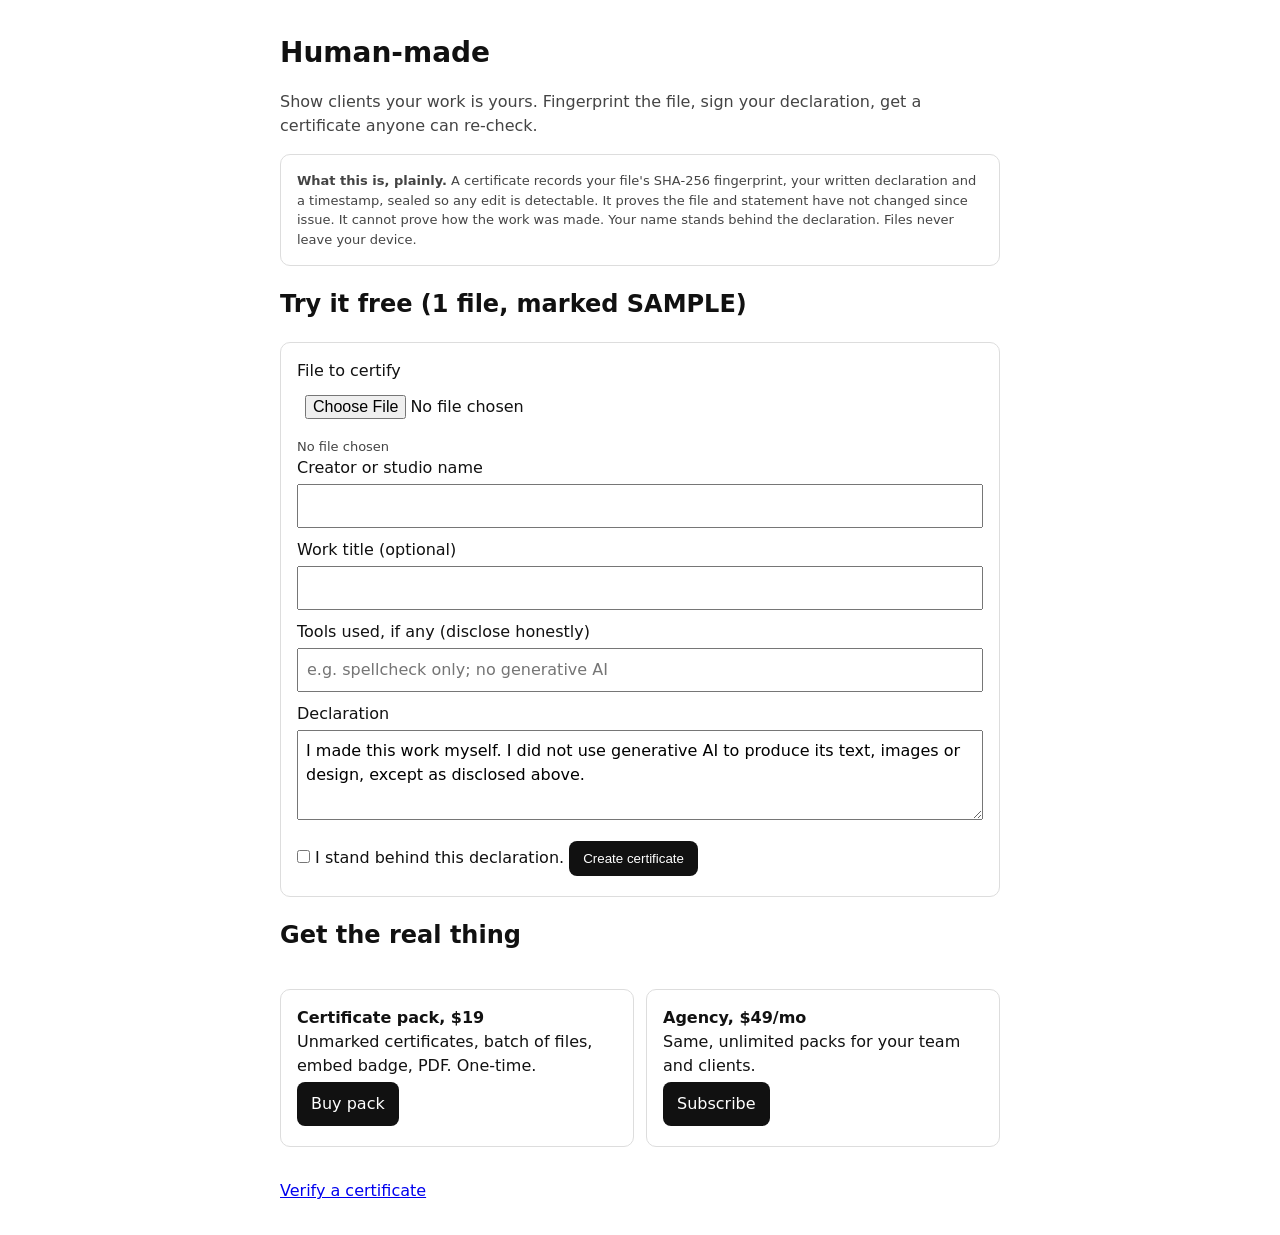
==== index.html @ bb0c978b "Human-made v1" ====
<!doctype html><html lang="en"><head><meta charset="utf-8"><meta name="viewport" content="width=device-width,initial-scale=1"><title>Human-made: certificates for work you made yourself</title><meta name="description" content="Fingerprint a deliverable, record your human-made declaration, get a tamper-evident certificate and badge. Runs in your browser; files never upload."><link rel="stylesheet" href="style.css"></head><body>
<h1>Human-made</h1><p class="lead">Show clients your work is yours. Fingerprint the file, sign your declaration, get a certificate anyone can re-check.</p>
<div class="card small"><b>What this is, plainly.</b> A certificate records your file's SHA-256 fingerprint, your written declaration and a timestamp, sealed so any edit is detectable. It proves the file and statement have not changed since issue. It cannot prove how the work was made. Your name stands behind the declaration. Files never leave your device.</div>
<h2>Try it free (1 file, marked SAMPLE)</h2><div class="card"><label>File to certify </label><input type="file" id="drop" ><div class="small" id="fl">No file chosen</div>
<label>Creator or studio name</label><input id="who"><label>Work title (optional)</label><input id="title">
<label>Tools used, if any (disclose honestly)</label><input id="tools" placeholder="e.g. spellcheck only; no generative AI">
<label>Declaration</label><textarea id="decl" rows="3">I made this work myself. I did not use generative AI to produce its text, images or design, except as disclosed above.</textarea>
<label><input type="checkbox" id="ack" style="width:auto"> I stand behind this declaration.</label>
<button id="make">Create certificate</button>
<div id="result" hidden><h2>Your certificates</h2><div id="certs"></div></div></div>
<h2>Get the real thing</h2><div class="price"><div class="card"><b>Certificate pack, $19</b><br>Unmarked certificates, batch of files, embed badge, PDF. One-time.<br><a class="btn" href="https://buy.polar.sh/polar_cl_84pPNNRwHA289qDRZJIZbM9gEB3FAw34pVVl42PcNak">Buy pack</a></div><div class="card"><b>Agency, $49/mo</b><br>Same, unlimited packs for your team and clients.<br><a class="btn" href="https://buy.polar.sh/polar_cl_D87ksD2eCgDsqSOxdROD0daRmM34Gd5HiXEsd0deYFB">Subscribe</a></div></div>
<p><a href="verify.html">Verify a certificate</a></p><script src="app.js"></script></body></html>
---- style.css ----
body{font:16px/1.5 system-ui,sans-serif;max-width:720px;margin:32px auto;padding:0 16px;color:#111}
h1{font-size:28px;margin-bottom:4px}.lead{color:#444}.card,.cert{border:1px solid #ddd;border-radius:10px;padding:16px;margin:16px 0}
input,textarea{width:100%;box-sizing:border-box;padding:8px;margin:4px 0 10px;font:inherit}button,.btn{background:#111;color:#fff;border:0;border-radius:8px;padding:10px 14px;margin:4px 4px 4px 0;cursor:pointer;text-decoration:none;display:inline-block}
code{word-break:break-all;font-size:12px}.small{font-size:13px;color:#444}.price{display:flex;gap:12px;flex-wrap:wrap}.price .card{flex:1;min-width:220px}
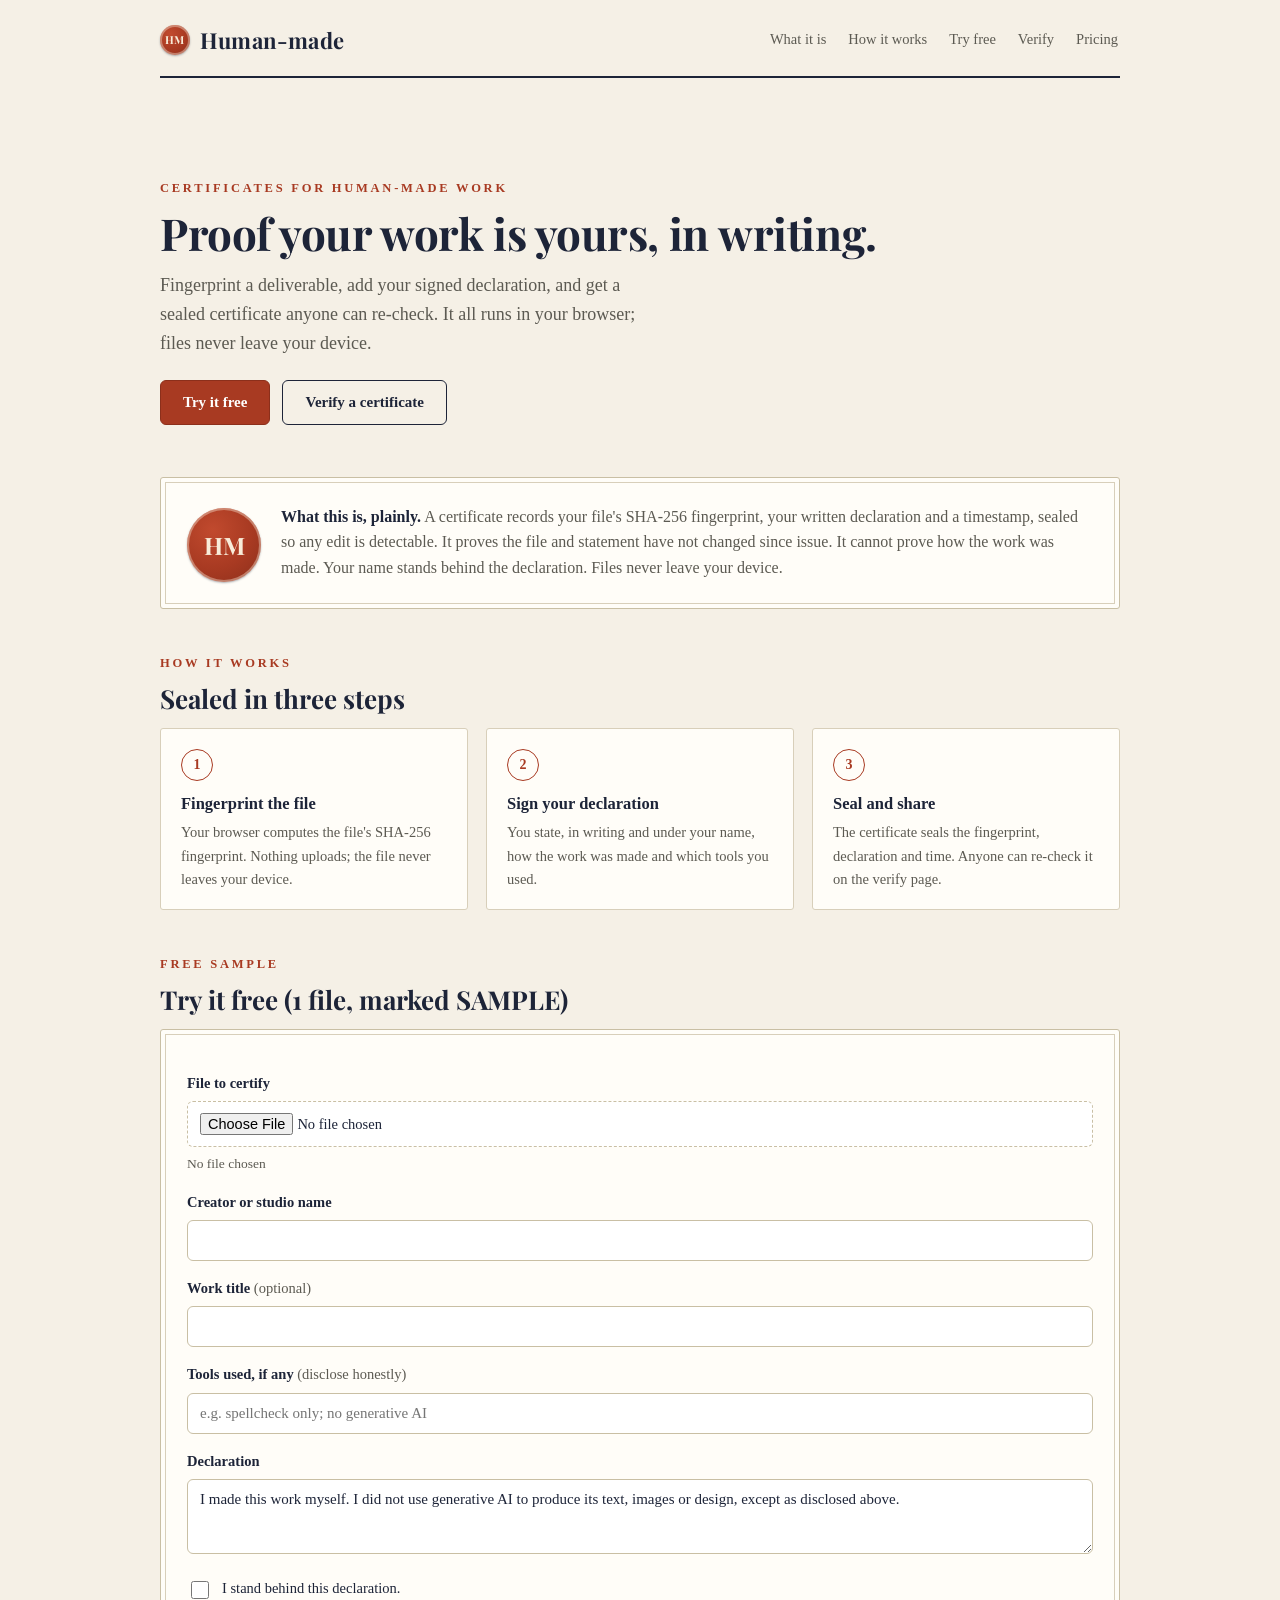
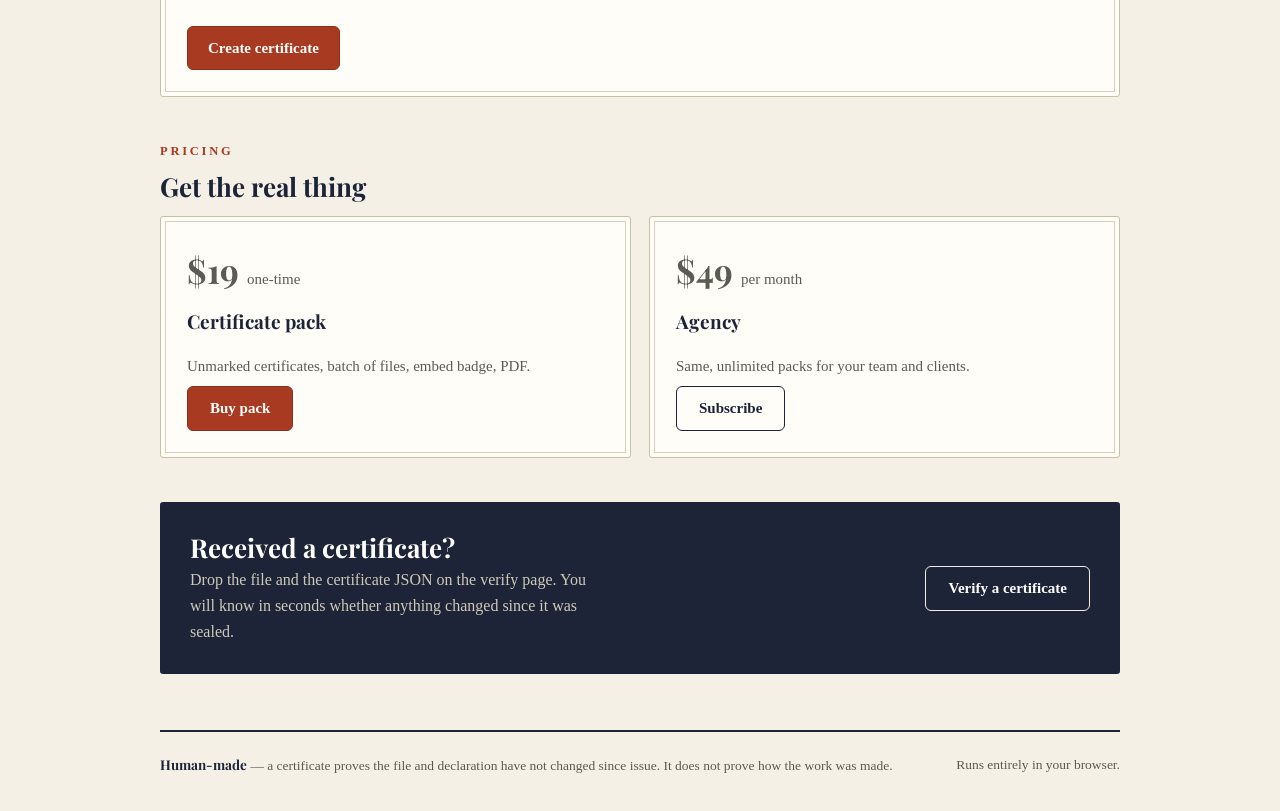
==== commit 6325092a: "Human-made: notary-ledger design pass - Editorial certificate identity: Playfair Display + IBM Plex " ====
--- a/index.html
+++ b/index.html
@@ -1,12 +1,115 @@
-<!doctype html><html lang="en"><head><meta charset="utf-8"><meta name="viewport" content="width=device-width,initial-scale=1"><title>Human-made: certificates for work you made yourself</title><meta name="description" content="Fingerprint a deliverable, record your human-made declaration, get a tamper-evident certificate and badge. Runs in your browser; files never upload."><link rel="stylesheet" href="style.css"></head><body>
-<h1>Human-made</h1><p class="lead">Show clients your work is yours. Fingerprint the file, sign your declaration, get a certificate anyone can re-check.</p>
-<div class="card small"><b>What this is, plainly.</b> A certificate records your file's SHA-256 fingerprint, your written declaration and a timestamp, sealed so any edit is detectable. It proves the file and statement have not changed since issue. It cannot prove how the work was made. Your name stands behind the declaration. Files never leave your device.</div>
-<h2>Try it free (1 file, marked SAMPLE)</h2><div class="card"><label>File to certify </label><input type="file" id="drop" ><div class="small" id="fl">No file chosen</div>
-<label>Creator or studio name</label><input id="who"><label>Work title (optional)</label><input id="title">
-<label>Tools used, if any (disclose honestly)</label><input id="tools" placeholder="e.g. spellcheck only; no generative AI">
-<label>Declaration</label><textarea id="decl" rows="3">I made this work myself. I did not use generative AI to produce its text, images or design, except as disclosed above.</textarea>
-<label><input type="checkbox" id="ack" style="width:auto"> I stand behind this declaration.</label>
-<button id="make">Create certificate</button>
-<div id="result" hidden><h2>Your certificates</h2><div id="certs"></div></div></div>
-<h2>Get the real thing</h2><div class="price"><div class="card"><b>Certificate pack, $19</b><br>Unmarked certificates, batch of files, embed badge, PDF. One-time.<br><a class="btn" href="https://buy.polar.sh/polar_cl_84pPNNRwHA289qDRZJIZbM9gEB3FAw34pVVl42PcNak">Buy pack</a></div><div class="card"><b>Agency, $49/mo</b><br>Same, unlimited packs for your team and clients.<br><a class="btn" href="https://buy.polar.sh/polar_cl_D87ksD2eCgDsqSOxdROD0daRmM34Gd5HiXEsd0deYFB">Subscribe</a></div></div>
-<p><a href="verify.html">Verify a certificate</a></p><script src="app.js"></script></body></html>
+<!doctype html>
+<html lang="en">
+<head>
+<meta charset="utf-8">
+<meta name="viewport" content="width=device-width,initial-scale=1">
+<title>Human-made: certificates for work you made yourself</title>
+<meta name="description" content="Fingerprint a deliverable, record your human-made declaration, get a tamper-evident certificate and badge. Runs in your browser; files never upload.">
+<link rel="preconnect" href="https://fonts.googleapis.com">
+<link rel="preconnect" href="https://fonts.gstatic.com" crossorigin>
+<link href="https://fonts.googleapis.com/css2?family=Playfair+Display:wght@600;700&family=IBM+Plex+Mono:wght@400;500&display=swap" rel="stylesheet">
+<link rel="stylesheet" href="style.css">
+<script>document.documentElement.className+=' js'</script>
+</head>
+<body>
+<a class="skip" href="#main">Skip to content</a>
+<header class="top">
+  <a class="brand" href="./"><span class="seal sm" aria-hidden="true">HM</span> Human-made</a>
+  <nav aria-label="Main">
+    <a href="#plainly">What it is</a>
+    <a href="#how">How it works</a>
+    <a href="#try">Try free</a>
+    <a href="verify.html">Verify</a>
+    <a href="#pricing">Pricing</a>
+  </nav>
+</header>
+<main id="main">
+
+<section class="hero reveal">
+  <p class="eyebrow">Certificates for human-made work</p>
+  <h1>Proof your work is yours, in&nbsp;writing.</h1>
+  <p class="lead">Fingerprint a deliverable, add your signed declaration, and get a sealed certificate anyone can re-check. It all runs in your browser; files never leave your device.</p>
+  <p class="cta-row"><a class="btn primary" href="#try">Try it free</a> <a class="btn ghost" href="verify.html">Verify a certificate</a></p>
+</section>
+
+<section id="plainly" class="reveal" aria-label="What this is, plainly">
+  <div class="scope">
+    <span class="seal lg" aria-hidden="true">HM</span>
+    <p><b>What this is, plainly.</b> A certificate records your file's SHA-256 fingerprint, your written declaration and a timestamp, sealed so any edit is detectable. It proves the file and statement have not changed since issue. It cannot prove how the work was made. Your name stands behind the declaration. Files never leave your device.</p>
+  </div>
+</section>
+
+<section id="how" class="reveal">
+  <p class="eyebrow">How it works</p>
+  <h2>Sealed in three steps</h2>
+  <ol class="steps">
+    <li><b>Fingerprint the file</b><p>Your browser computes the file's SHA-256 fingerprint. Nothing uploads; the file never leaves your device.</p></li>
+    <li><b>Sign your declaration</b><p>You state, in writing and under your name, how the work was made and which tools you used.</p></li>
+    <li><b>Seal and share</b><p>The certificate seals the fingerprint, declaration and time. Anyone can re-check it on the verify page.</p></li>
+  </ol>
+</section>
+
+<section id="try" class="reveal">
+  <p class="eyebrow">Free sample</p>
+  <h2>Try it free (1 file, marked SAMPLE)</h2>
+  <div class="card">
+    <label for="drop">File to certify</label>
+    <input type="file" id="drop">
+    <div id="fl">No file chosen</div>
+    <label for="who">Creator or studio name</label>
+    <input id="who" type="text" autocomplete="name">
+    <label for="title">Work title <span class="opt">(optional)</span></label>
+    <input id="title" type="text">
+    <label for="tools">Tools used, if any <span class="opt">(disclose honestly)</span></label>
+    <input id="tools" type="text" placeholder="e.g. spellcheck only; no generative AI">
+    <label for="decl">Declaration</label>
+    <textarea id="decl" rows="3">I made this work myself. I did not use generative AI to produce its text, images or design, except as disclosed above.</textarea>
+    <label class="check"><input type="checkbox" id="ack"> <span>I stand behind this declaration.</span></label>
+    <button id="make">Create certificate</button>
+    <div id="result" hidden><h2>Your certificates</h2><div id="certs"></div></div>
+  </div>
+</section>
+
+<section id="pricing" class="reveal">
+  <p class="eyebrow">Pricing</p>
+  <h2>Get the real thing</h2>
+  <div class="price">
+    <div class="plan">
+      <p class="amount">$19 <span>one-time</span></p>
+      <h3>Certificate pack</h3>
+      <p>Unmarked certificates, batch of files, embed badge, PDF.</p>
+      <a class="btn primary" href="https://buy.polar.sh/polar_cl_84pPNNRwHA289qDRZJIZbM9gEB3FAw34pVVl42PcNak">Buy pack</a>
+    </div>
+    <div class="plan">
+      <p class="amount">$49 <span>per month</span></p>
+      <h3>Agency</h3>
+      <p>Same, unlimited packs for your team and clients.</p>
+      <a class="btn ghost" href="https://buy.polar.sh/polar_cl_D87ksD2eCgDsqSOxdROD0daRmM34Gd5HiXEsd0deYFB">Subscribe</a>
+    </div>
+  </div>
+</section>
+
+<section class="reveal" aria-label="Verify">
+  <div class="band">
+    <div>
+      <h2>Received a certificate?</h2>
+      <p>Drop the file and the certificate JSON on the verify page. You will know in seconds whether anything changed since it was sealed.</p>
+    </div>
+    <a class="btn" href="verify.html">Verify a certificate</a>
+  </div>
+</section>
+
+</main>
+<footer>
+  <span><b>Human-made</b> — a certificate proves the file and declaration have not changed since issue. It does not prove how the work was made.</span>
+  <span>Runs entirely in your browser.</span>
+</footer>
+<script src="app.js"></script>
+<script>
+if(!matchMedia('(prefers-reduced-motion: reduce)').matches&&'IntersectionObserver' in window){
+  var io=new IntersectionObserver(function(es){es.forEach(function(e){if(e.isIntersecting){e.target.classList.add('in');io.unobserve(e.target)}})},{rootMargin:'0px 0px -8% 0px'});
+  document.querySelectorAll('.reveal').forEach(function(el){io.observe(el)});
+}else{document.querySelectorAll('.reveal').forEach(function(el){el.classList.add('in')})}
+</script>
+</body>
+</html>
--- a/style.css
+++ b/style.css
@@ -1,4 +1,133 @@
-body{font:16px/1.5 system-ui,sans-serif;max-width:720px;margin:32px auto;padding:0 16px;color:#111}
-h1{font-size:28px;margin-bottom:4px}.lead{color:#444}.card,.cert{border:1px solid #ddd;border-radius:10px;padding:16px;margin:16px 0}
-input,textarea{width:100%;box-sizing:border-box;padding:8px;margin:4px 0 10px;font:inherit}button,.btn{background:#111;color:#fff;border:0;border-radius:8px;padding:10px 14px;margin:4px 4px 4px 0;cursor:pointer;text-decoration:none;display:inline-block}
-code{word-break:break-all;font-size:12px}.small{font-size:13px;color:#444}.price{display:flex;gap:12px;flex-wrap:wrap}.price .card{flex:1;min-width:220px}
+/* Human-made — notary-ledger identity. Ivory parchment, ink navy, vermillion seal. */
+:root{
+  --bg:#f5f0e6; --card:#fffdf8; --ink:#1d2438; --mut:#5c5a52;
+  --line:#d8cfba; --line2:#c9bfa4; --seal:#a83a22; --seal-dk:#8c2f1b;
+  --mono:"IBM Plex Mono",ui-monospace,SFMono-Regular,Menlo,monospace;
+  --serif:Georgia,"Times New Roman",serif;
+  --display:"Playfair Display",Georgia,serif;
+}
+*{box-sizing:border-box}
+html{-webkit-text-size-adjust:100%}
+body{margin:0;background:var(--bg);color:var(--ink);font:16px/1.6 var(--serif);padding:0 20px}
+.skip{position:absolute;left:-999px;top:0;background:var(--ink);color:#fff;padding:8px 14px;z-index:9}
+.skip:focus{left:8px;top:8px}
+
+/* header */
+header.top{max-width:960px;margin:0 auto;padding:22px 0 18px;display:flex;flex-wrap:wrap;align-items:center;gap:10px 22px;border-bottom:2px solid var(--ink)}
+.brand{font-family:var(--display);font-weight:700;font-size:22px;color:var(--ink);text-decoration:none;display:inline-flex;align-items:center;gap:10px;letter-spacing:.2px}
+nav{margin-left:auto;display:flex;flex-wrap:wrap;gap:4px 18px}
+nav a{color:var(--mut);text-decoration:none;font-size:14.5px;padding:6px 2px;border-bottom:1px solid transparent}
+nav a:hover{color:var(--ink);border-bottom-color:var(--seal)}
+
+/* seal medallion */
+.seal{display:inline-flex;align-items:center;justify-content:center;border-radius:50%;
+  background:radial-gradient(circle at 35% 30%,#c14a2e,var(--seal) 55%,var(--seal-dk));
+  color:#f8ecd9;font-family:var(--display);font-weight:700;box-shadow:0 1px 2px rgba(29,36,56,.35),inset 0 0 0 2px rgba(248,236,217,.4)}
+.seal.sm{width:30px;height:30px;font-size:11px}
+.seal.lg{width:74px;height:74px;font-size:24px}
+
+main{max-width:960px;margin:0 auto}
+section{margin:44px 0}
+.eyebrow{font-size:12.5px;letter-spacing:.22em;text-transform:uppercase;color:var(--seal);font-weight:600;margin:0 0 10px}
+h1{font-family:var(--display);font-weight:700;font-size:44px;line-height:1.12;margin:0 0 14px;letter-spacing:-.01em}
+h2{font-family:var(--display);font-weight:700;font-size:26px;line-height:1.2;margin:0 0 14px}
+h3{font-family:var(--display);font-size:19px;margin:0 0 10px}
+.lead{font-size:18px;color:var(--mut);max-width:56ch;margin:0 0 22px}
+
+/* hero */
+.hero{padding:56px 0 8px}
+.cta-row{display:flex;flex-wrap:wrap;gap:12px;margin:6px 0 0}
+.btn{display:inline-block;font:600 15px/1 var(--serif);padding:14px 22px;border-radius:6px;text-decoration:none;cursor:pointer;border:1px solid var(--ink);min-height:44px}
+.btn.primary{background:var(--seal);border-color:var(--seal-dk);color:#fff}
+.btn.primary:hover{background:var(--seal-dk)}
+.btn.ghost{background:transparent;color:var(--ink)}
+.btn.ghost:hover{background:var(--card)}
+button.btn{font-size:15px}
+
+/* cards — engraved double rule */
+.card,.cert,.scope{background:var(--card);border:1px solid var(--line2);outline:1px solid var(--line);outline-offset:-6px;border-radius:3px;padding:26px;margin:0}
+.scope{display:flex;gap:20px;align-items:flex-start}
+.scope .seal.lg{flex:0 0 auto;margin-top:4px}
+.scope p{margin:0;color:var(--mut)}
+.scope b{color:var(--ink)}
+
+/* steps */
+.steps{list-style:none;margin:0;padding:0;display:grid;grid-template-columns:repeat(3,1fr);gap:18px;counter-reset:step}
+.steps li{background:var(--card);border:1px solid var(--line);border-radius:3px;padding:20px 20px 18px;counter-increment:step;position:relative}
+.steps li::before{content:counter(step);display:inline-flex;align-items:center;justify-content:center;width:30px;height:30px;border:1.5px solid var(--seal);border-radius:50%;color:var(--seal);font:600 14px var(--serif);margin-bottom:10px}
+.steps b{display:block;font-size:16.5px;margin-bottom:4px}
+.steps p{margin:0;color:var(--mut);font-size:14.5px}
+
+/* form */
+form,.formcard{display:block}
+label{display:block;font-weight:700;font-size:14.5px;margin:16px 0 6px}
+label .opt{font-weight:400;color:var(--mut)}
+input[type=text],input:not([type]),textarea{width:100%;padding:11px 12px;font:15px var(--serif);color:var(--ink);background:#fff;border:1px solid var(--line2);border-radius:6px}
+input[type=file]{width:100%;padding:11px 12px;background:#fff;border:1px dashed var(--line2);border-radius:6px;font:14.5px var(--serif)}
+input:focus,textarea:focus{outline:2px solid var(--seal);outline-offset:1px;border-color:var(--seal)}
+label.check{display:flex;align-items:flex-start;gap:10px;font-weight:400;margin:16px 0}
+label.check input{width:auto;margin-top:4px;min-width:18px;min-height:18px}
+#fl{font-size:13.5px;color:var(--mut);margin-top:6px}
+#make{margin-top:8px}
+button,.btn{font-family:var(--serif)}
+button{background:var(--seal);color:#fff;border:1px solid var(--seal-dk);border-radius:6px;padding:12px 20px;font-size:15px;font-weight:600;cursor:pointer;min-height:44px}
+button:hover{background:var(--seal-dk)}
+button:focus-visible,.btn:focus-visible,a:focus-visible,input:focus-visible,textarea:focus-visible{outline:2px solid var(--seal);outline-offset:2px}
+
+/* certificate */
+#result{margin-top:26px}
+.cert{margin:18px 0;position:relative;padding:28px 96px 24px 28px}
+.cert::before{content:"HM";position:absolute;top:18px;right:18px;width:56px;height:56px;display:flex;align-items:center;justify-content:center;border-radius:50%;
+  background:radial-gradient(circle at 35% 30%,#c14a2e,var(--seal) 55%,var(--seal-dk));color:#f8ecd9;font:700 16px var(--display);box-shadow:inset 0 0 0 2px rgba(248,236,217,.4);transform:rotate(-8deg)}
+.cert p{margin:8px 0}
+code{font-family:var(--mono);font-size:12.5px;overflow-wrap:anywhere;word-break:break-all;background:#f4efe2;padding:1px 4px;border-radius:3px}
+.cert button{background:var(--ink);border-color:var(--ink);margin:6px 8px 0 0;padding:10px 16px;font-size:14px}
+.cert button:hover{background:#000}
+.js .cert{animation:stamp .28s ease-out}
+@keyframes stamp{from{opacity:0;transform:scale(1.04)}to{opacity:1;transform:scale(1)}}
+
+/* pricing */
+.price{display:grid;grid-template-columns:repeat(auto-fit,minmax(260px,1fr));gap:18px}
+.plan{background:var(--card);border:1px solid var(--line2);outline:1px solid var(--line);outline-offset:-6px;border-radius:3px;padding:26px;display:flex;flex-direction:column;gap:8px}
+.plan .amount{font-family:var(--display);font-size:34px;font-weight:700}
+.plan .amount span{font-size:15px;color:var(--mut);font-family:var(--serif);font-weight:400}
+.plan p{margin:0;color:var(--mut);font-size:15px}
+.plan .btn{margin-top:auto;align-self:flex-start}
+
+/* verify band + verify page */
+.band{background:var(--ink);color:#f2eee2;border-radius:3px;padding:30px;display:flex;flex-wrap:wrap;align-items:center;gap:10px 24px}
+.band h2{color:#fff;margin:0}
+.band p{margin:4px 0 0;color:#cfc9b8;max-width:52ch}
+.band .btn{margin-left:auto;background:transparent;border-color:#f2eee2;color:#fff}
+.band .btn:hover{background:rgba(255,255,255,.08)}
+#vres{margin-top:16px;font-size:15.5px;background:#f4efe2;border:1px solid var(--line);border-radius:6px;padding:14px 16px;min-height:24px}
+#vres:empty{display:none}
+#vgo{margin-top:14px}
+
+footer{max-width:960px;margin:56px auto 0;padding:22px 0 34px;border-top:2px solid var(--ink);color:var(--mut);font-size:13.5px;display:flex;flex-wrap:wrap;gap:6px 18px;justify-content:space-between}
+footer b{color:var(--ink);font-family:var(--display)}
+
+.small{font-size:13.5px;color:var(--mut)}
+.note{font-size:14px;color:var(--mut);max-width:64ch}
+
+/* reveal — only when JS present; reduced motion kills all animation */
+.js .reveal{opacity:0;transform:translateY(12px);transition:opacity .36s ease-out,transform .36s ease-out}
+.js .reveal.in{opacity:1;transform:none}
+@media (prefers-reduced-motion:reduce){
+  .js .reveal{opacity:1;transform:none;transition:none}
+  .js .cert{animation:none}
+}
+
+@media (max-width:700px){
+  body{padding:0 16px}
+  h1{font-size:30px}
+  .hero{padding:36px 0 4px}
+  section{margin:34px 0}
+  .steps{grid-template-columns:1fr}
+  nav{margin-left:0;width:100%}
+  .cert{padding:24px 20px}
+  .cert::before{position:static;margin:0 0 12px;transform:none}
+  .band .btn{margin-left:0}
+  .btn{width:100%;text-align:center}
+  .cta-row .btn{width:auto;flex:1;text-align:center}
+}
